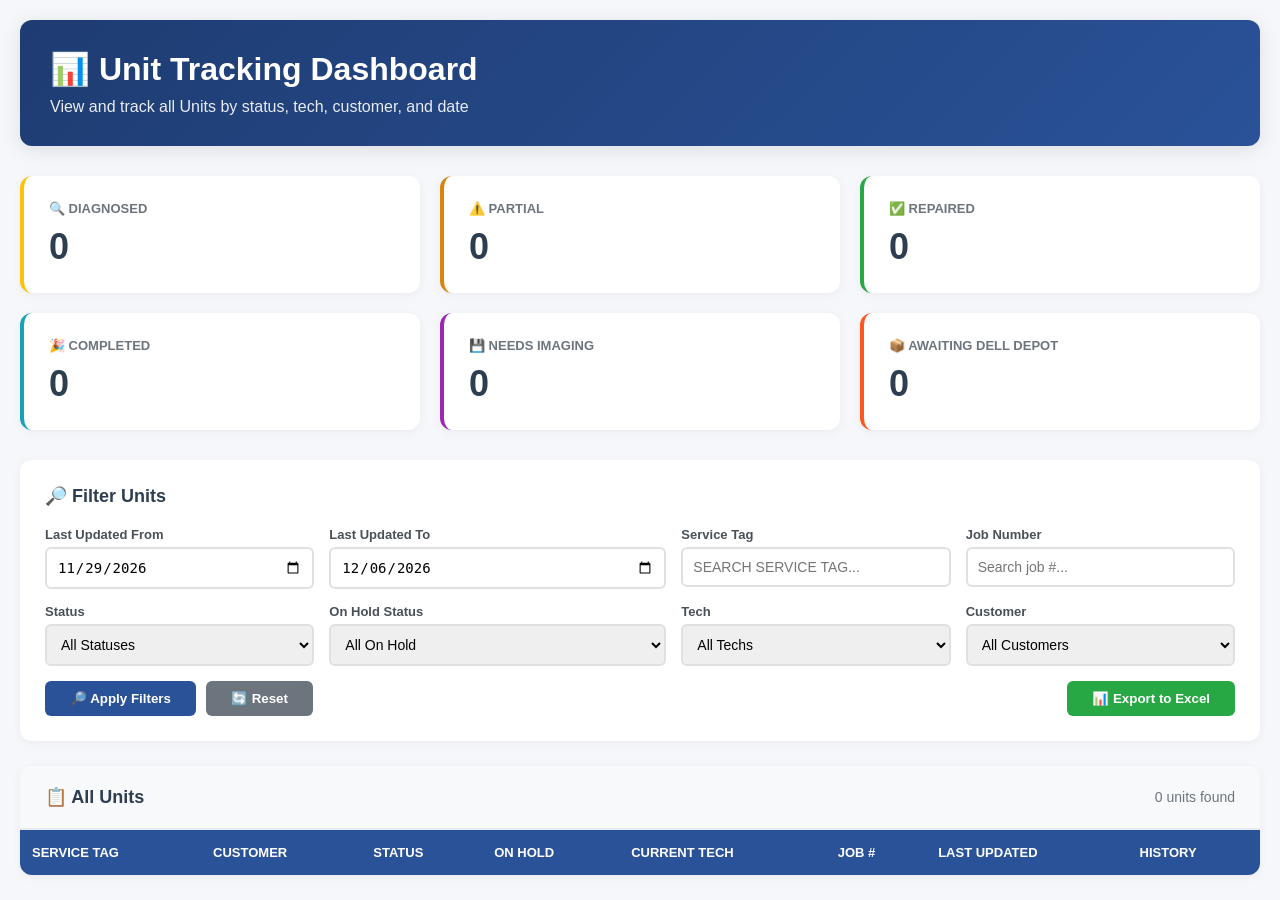
==== qa_dashboard.html @ f943d86c "Remove sort add search service tag" ====
<!DOCTYPE html>
<html lang="en">
<head>
    <meta charset="UTF-8">
    <meta name="viewport" content="width=device-width, initial-scale=1.0">
    <title>QA Dashboard - Unit Tracking</title>
    <style>
        * {
            margin: 0;
            padding: 0;
            box-sizing: border-box;
        }
        
        body {
            font-family: 'Segoe UI', Tahoma, Geneva, Verdana, sans-serif;
            background: #f5f7fa;
            padding: 20px;
        }
        
        .container {
            max-width: 1800px;
            margin: 0 auto;
        }
        
        .header {
            background: linear-gradient(135deg, #1e3c72 0%, #2a5298 100%);
            color: white;
            padding: 30px;
            border-radius: 12px;
            margin-bottom: 30px;
            box-shadow: 0 4px 20px rgba(0,0,0,0.1);
        }
        
        .header h1 {
            font-size: 32px;
            margin-bottom: 10px;
        }
        
        .header p {
            opacity: 0.9;
            font-size: 16px;
        }
        
        .stats-grid {
            display: grid;
            grid-template-columns: repeat(4, 1fr);
            gap: 20px;
            margin-bottom: 30px;
        }
        
        .stat-card {
            background: white;
            padding: 25px;
            border-radius: 12px;
            box-shadow: 0 2px 10px rgba(0,0,0,0.05);
            border-left: 4px solid #667eea;
        }
        
        .stat-card.diagnosed {
            border-left-color: #ffc107;
        }

        .stat-card.partial {
            border-left-color: #28a745;
        }

        .stat-card.repaired {
            border-left-color: #db840b;

        }
        
        .stat-card.completed {
            border-left-color: #17a2b8;
        }

        .stat-card.imaging {
            border-left-color: #9c27b0;
        }

        .stat-card.depot {
            border-left-color: #ff5722;
        }

        .stats-grid {
            display: grid;
            grid-template-columns: repeat(3, 1fr);
            gap: 20px;
            margin-bottom: 30px;
        }
        
        .stat-label {
            font-size: 13px;
            color: #6c757d;
            text-transform: uppercase;
            font-weight: 600;
            margin-bottom: 10px;
        }
        
        .stat-value {
            font-size: 36px;
            font-weight: 700;
            color: #2c3e50;
        }
        
        .filters-section {
            background: white;
            padding: 25px;
            border-radius: 12px;
            margin-bottom: 25px;
            box-shadow: 0 2px 10px rgba(0,0,0,0.05);
        }
        
        .filters-title {
            font-size: 18px;
            font-weight: 600;
            margin-bottom: 20px;
            color: #2c3e50;
        }
        
        .filters-grid {
            display: grid;
            grid-template-columns: repeat(4, 1fr);
            gap: 15px;
            margin-bottom: 15px;
        }
        
        .filter-group {
            display: flex;
            flex-direction: column;
        }
        
        .filter-group label {
            font-size: 13px;
            font-weight: 600;
            color: #495057;
            margin-bottom: 5px;
        }
        
        .filter-group input,
        .filter-group select {
            padding: 10px;
            border: 2px solid #e0e0e0;
            border-radius: 6px;
            font-size: 14px;
        }
        
        .filter-group input:focus,
        .filter-group select:focus {
            outline: none;
            border-color: #2a5298;
        }
        
        .filter-actions {
            display: flex;
            gap: 10px;
        }
        
        .btn-filter {
            padding: 10px 25px;
            background: #2a5298;
            color: white;
            border: none;
            border-radius: 6px;
            font-weight: 600;
            cursor: pointer;
            transition: all 0.2s;
        }
        
        .btn-filter:hover {
            background: #1e3c72;
        }
        
        .btn-reset {
            padding: 10px 25px;
            background: #6c757d;
            color: white;
            border: none;
            border-radius: 6px;
            font-weight: 600;
            cursor: pointer;
        }
        
        .btn-reset:hover {
            background: #5a6268;
        }
        
        .btn-export {
            padding: 10px 25px;
            background: #28a745;
            color: white;
            border: none;
            border-radius: 6px;
            font-weight: 600;
            cursor: pointer;
            margin-left: auto;
        }
        
        .btn-export:hover {
            background: #218838;
        }
        
        .data-table-section {
            background: white;
            border-radius: 12px;
            box-shadow: 0 2px 10px rgba(0,0,0,0.05);
            overflow: hidden;
        }
        
        .table-header {
            padding: 20px 25px;
            background: #f8f9fa;
            border-bottom: 2px solid #e9ecef;
            display: flex;
            justify-content: space-between;
            align-items: center;
        }
        
        .table-title {
            font-size: 18px;
            font-weight: 600;
            color: #2c3e50;
        }
        
        .table-count {
            color: #6c757d;
            font-size: 14px;
        }
        
        .table-container {
            overflow-x: auto;
        }
        
        .data-table {
            width: 100%;
            border-collapse: collapse;
        }
        
        .data-table thead {
            background: #2a5298;
            color: white;
        }
        
        .data-table th {
            padding: 15px 12px;
            text-align: left;
            font-size: 13px;
            font-weight: 600;
            text-transform: uppercase;
            white-space: nowrap;
        }
        
        .data-table td {
            padding: 12px;
            border-bottom: 1px solid #f1f3f5;
            color: #495057;
            font-size: 14px;
        }
        
        .data-table tbody tr:hover {
            background: #f8f9fa;
        }
        
        .data-table tbody tr:last-child td {
            border-bottom: none;
        }
        
        .status-badge {
            display: inline-block;
            padding: 4px 12px;
            border-radius: 12px;
            font-size: 12px;
            font-weight: 600;
        }
        
        .status-diagnosed {
            background: #fff3cd;
            color: #856404;
        }
        
        .status-repaired {
            background: #d4edda;
            color: #155724;
        }
        
        .status-partial {
            background: #ffe5d0;
            color: #8b4513;
        }
        
        .status-completed {
            background: #d1ecf1;
            color: #0c5460;
        }
        
        .status-ber {
            background: #f8d7da;
            color: #721c24;
        }
        
        .service-tag {
            font-family: 'Courier New', monospace;
            font-weight: 700;
            color: #2a5298;
        }
        
        .btn-view-history {
            padding: 6px 12px;
            background: #17a2b8;
            color: white;
            border: none;
            border-radius: 4px;
            font-size: 12px;
            cursor: pointer;
        }
        
        .btn-view-history:hover {
            background: #138496;
        }
        
        .empty-state {
            text-align: center;
            padding: 60px 20px;
            color: #6c757d;
        }
        
        .empty-state h3 {
            margin-bottom: 10px;
        }
        
        /* Modal for history */
        .modal {
            display: none;
            position: fixed;
            top: 0;
            left: 0;
            width: 100%;
            height: 100%;
            background: rgba(0,0,0,0.5);
            z-index: 1000;
            padding: 20px;
        }
        
        .modal.visible {
            display: flex;
            align-items: center;
            justify-content: center;
        }
        
        .modal-content {
            background: white;
            border-radius: 12px;
            max-width: 900px;
            width: 100%;
            max-height: 80vh;
            overflow-y: auto;
            box-shadow: 0 10px 40px rgba(0,0,0,0.3);
        }
        
        .modal-header {
            padding: 25px;
            background: #2a5298;
            color: white;
            border-radius: 12px 12px 0 0;
            display: flex;
            justify-content: space-between;
            align-items: center;
        }
        
        .modal-title {
            font-size: 22px;
            font-weight: 700;
        }
        
        .btn-close {
            background: rgba(255,255,255,0.2);
            border: none;
            color: white;
            font-size: 24px;
            cursor: pointer;
            padding: 5px 15px;
            border-radius: 6px;
        }
        
        .modal-body {
            padding: 25px;
        }
        
        .history-item {
            padding: 15px;
            background: #f8f9fa;
            border-left: 4px solid #dee2e6;
            margin-bottom: 15px;
            border-radius: 6px;
        }
        
        .history-date {
            font-weight: 700;
            color: #2a5298;
            margin-bottom: 8px;
        }
        
        .history-tech {
            display: inline-block;
            background: #e3f2fd;
            color: #1976d2;
            padding: 3px 10px;
            border-radius: 12px;
            font-size: 12px;
            font-weight: 600;
            margin-left: 10px;
        }
        
        .history-details {
            color: #495057;
            font-size: 14px;
            margin-top: 5px;
        }
    </style>
</head>
<body>
    <div class="container">
        <div class="header">
            <h1>📊 Unit Tracking Dashboard</h1>
            <p>View and track all Units by status, tech, customer, and date</p>
        </div>
        
        <!-- Stats Cards -->
    <div class="stats-grid">
        <div class="stat-card diagnosed">
            <div class="stat-label">🔍 Diagnosed</div>
            <div class="stat-value" id="statDiagnosed">0</div>
        </div>
        <div class="stat-card repaired">
            <div class="stat-label">⚠️ Partial</div>
            <div class="stat-value" id="statPartial">0</div>
        </div>
        <div class="stat-card partial">
            <div class="stat-label">✅ Repaired</div>
            <div class="stat-value" id="statRepaired">0</div>
        </div>
        <div class="stat-card completed">
            <div class="stat-label">🎉 Completed</div>
            <div class="stat-value" id="statCompleted">0</div>
        </div>
        <div class="stat-card imaging">
            <div class="stat-label">💾 Needs Imaging</div>
            <div class="stat-value" id="statNeedsImaging">0</div>
        </div>
        <div class="stat-card depot">
            <div class="stat-label">📦 Awaiting Dell Depot</div>
            <div class="stat-value" id="statDellDepot">0</div>
        </div>
    </div>
        
        <!-- Filters -->
   <div class="filters-section">
    <div class="filters-title">🔎 Filter Units</div>
    <div class="filters-grid" style="grid-template-columns: repeat(4, 1fr);">
        <div class="filter-group">
            <label>Last Updated From</label>
            <input type="date" id="filterUpdatedFrom">
        </div>
        <div class="filter-group">
            <label>Last Updated To</label>
            <input type="date" id="filterUpdatedTo">
        </div>
        <div class="filter-group">
            <label>Service Tag</label>
            <input type="text" id="filterServiceTag" placeholder="Search service tag..." style="text-transform: uppercase;">
        </div>
        <div class="filter-group">
            <label>Job Number</label>
            <input type="text" id="filterJobNumber" placeholder="Search job #...">
        </div>
        <div class="filter-group">
            <label>Status</label>
            <select id="filterStatus">
                <option value="">All Statuses</option>
                <option value="DIAGNOSED">DIAGNOSED</option>
                <option value="REPAIRED">REPAIRED</option>
                <option value="PARTIAL">PARTIAL</option>
                <option value="IMAGING COMPLETE">IMAGING COMPLETE</option>
                <option value="COMPLETED">COMPLETED</option>
            </select>
        </div>
        <div class="filter-group">
            <label>On Hold Status</label>
            <select id="filterOnHold">
                <option value="">All On Hold</option>
                <option value="AWAITING QA">AWAITING QA</option>
                <option value="AWAITING ADP REPAIRS">AWAITING ADP REPAIRS</option>
                <option value="AWAITING WORTH REPAIRS">AWAITING WORTH REPAIRS</option>
                <option value="AWAITING WARRANTY / NON-ADP REPAIRS">AWAITING WARRANTY / NON-ADP REPAIRS</option>
                <option value="AWAITING CHS REPAIRS">AWAITING CHS REPAIRS</option>
                <option value="BER">BER</option>
                <option value="BUG UNIT">BUG UNIT</option>
                <option value="AWAITING REIMAGING">AWAITING REIMAGING</option>
                <option value="AWAITING DELL DEPOT">AWAITING DELL DEPOT</option>
                <option value="AWAITING OOS PARTS">AWAITING OOS PARTS</option>
                <option value="DOA PART">DOA PART</option>
            </select>
        </div>
        <div class="filter-group">
            <label>Tech</label>
            <select id="filterTech">
                <option value="">All Techs</option>
                <option value="ANDRE">ANDRE</option>
                <option value="ANTHONY">ANTHONY</option>
                <option value="ASHE">ASHE</option>
                <option value="BRANDON">BRANDON</option>
                <option value="CHRISTIAN">CHRISTIAN</option>
                <option value="CODY">CODY</option>
                <option value="DARIUS">DARIUS</option>
                <option value="DEMETRIUS">DEMETRIUS</option>
                <option value="GEOFF">GEOFF</option>
                <option value="JESS">JESS</option>
                <option value="JOSH">JOSH</option>
                <option value="KYLE">KYLE</option>
                <option value="TRISTIN">TRISTIN</option>
                <option value="TRINITY">TRINITY</option>
                <option value="TURNER">TURNER</option>
                <option value="TYREK">TYREK</option>
                <option value="ZAC">ZAC</option>
            </select>
        </div>
        <div class="filter-group">
            <label>Customer</label>
            <select id="filterCustomer">
                <option value="">All Customers</option>
                <option value="RICHLAND 1">RICHLAND 1</option>
                <option value="ANDERSON 5">ANDERSON 5</option>
                <option value="UNION">UNION</option>
                <option value="FT. MILL">FT. MILL</option>
                <option value="IREDELL">IREDELL</option>
            </select>
        </div>
    </div>
    <div class="filter-actions">
        <button class="btn-filter" onclick="applyFilters()">🔎 Apply Filters</button>
        <button class="btn-reset" onclick="resetFilters()">🔄 Reset</button>
        <button class="btn-export" onclick="exportToExcel()">📊 Export to Excel</button>
    </div>
</div>
</div>
        
        <!-- Data Table -->
        <div class="data-table-section">
            <div class="table-header">
                <div class="table-title">📋 All Units</div>
                <div class="table-count"><span id="tableCount">0</span> units found</div>
            </div>
            <div class="table-container">
                <table class="data-table">
                    <thead>
                        <tr>
                            <th>Service Tag</th>
                            <th>Customer</th>
                            <th>Status</th>
                            <th>On Hold</th>
                            <th>Current Tech</th>
                            <th>Job #</th>
                            <th>Last Updated</th>
                            <th>History</th>
                        </tr>
                    </thead>
                    <tbody id="dataTableBody">
                        <!-- Data will be inserted here -->
                    </tbody>
                </table>
                <div class="empty-state" id="emptyState" style="display: none;">
                    <h3>No Units Found</h3>
                    <p>Try adjusting your filters or check back later</p>
                </div>
            </div>
        </div>
    </div>
    
    <!-- History Modal -->
    <div class="modal" id="historyModal">
        <div class="modal-content">
            <div class="modal-header">
                <div class="modal-title" id="modalTitle">Unit History</div>
                <button class="btn-close" onclick="closeModal()">×</button>
            </div>
            <div class="modal-body" id="modalBody">
                <!-- History will be inserted here -->
            </div>
        </div>
    </div>
    
    <script>
        // Set default date filters (last 7 days for updated_at)
        const today = new Date();
        const weekAgo = new Date();
        weekAgo.setDate(weekAgo.getDate() - 7);

        document.getElementById('filterUpdatedFrom').value = weekAgo.toISOString().split('T')[0];
        document.getElementById('filterUpdatedTo').value = today.toISOString().split('T')[0];
        // Auto-uppercase service tag input
        document.getElementById('filterServiceTag').addEventListener('input', function() {
        this.value = this.value.toUpperCase();
        });
        // Leave created date filters empty by default
        // Load data on page load
        loadData();
        
       function loadData() {
    // Build query parameters
    const params = new URLSearchParams({
        updatedFrom: document.getElementById('filterUpdatedFrom').value,
        updatedTo: document.getElementById('filterUpdatedTo').value,
        serviceTag: document.getElementById('filterServiceTag').value,
        jobNumber: document.getElementById('filterJobNumber').value,
        status: document.getElementById('filterStatus').value,
        onHold: document.getElementById('filterOnHold').value,
        tech: document.getElementById('filterTech').value,
        customer: document.getElementById('filterCustomer').value
    });
    
    // Fetch data from backend
    fetch(`qa_get_units.php?${params}`)
        .then(response => response.json())
        .then(data => {
            if (data.success) {
                updateStats(data.stats);
                displayUnits(data.units);
            } else {
                console.error('Error loading data:', data.message);
                showEmptyState();
            }
        })
        .catch(error => {
            console.error('Fetch error:', error);
            alert('Error loading data. Make sure backend is running.');
        });
}
        function updateStats(stats) {
            document.getElementById('statDiagnosed').textContent = stats.diagnosed || 0;
            document.getElementById('statRepaired').textContent = stats.repaired || 0;
            document.getElementById('statPartial').textContent = stats.partial || 0;
            document.getElementById('statCompleted').textContent = stats.completed || 0;
            document.getElementById('statNeedsImaging').textContent = stats.needs_imaging || 0;
            document.getElementById('statDellDepot').textContent = stats.dell_depot || 0;
        }
        
        function displayUnits(units) {
            const tbody = document.getElementById('dataTableBody');
            const emptyState = document.getElementById('emptyState');
            const tableCount = document.getElementById('tableCount');
            
            if (!units || units.length === 0) {
                showEmptyState();
                return;
            }
            
            tbody.innerHTML = '';
            emptyState.style.display = 'none';
            tableCount.textContent = units.length;
            
            units.forEach(unit => {
                const row = document.createElement('tr');
                row.innerHTML = `
                    <td><span class="service-tag">${unit.service_tag}</span></td>
                    <td>${unit.customer || '–'}</td>
                    <td><span class="status-badge status-${unit.current_status.toLowerCase()}">${unit.current_status}</span></td>
                    <td>${unit.current_on_hold_status || '–'}</td>
                    <td>${unit.current_tech || '–'}</td>
                    <td>${unit.job_number || '–'}</td>
                    <td>${formatDate(unit.last_updated)}</td>
                    <td><button class="btn-view-history" onclick="viewHistory('${unit.service_tag}')">📋 History</button></td>
                `;
                tbody.appendChild(row);
            });
        }
        
        function showEmptyState() {
            document.getElementById('dataTableBody').innerHTML = '';
            document.getElementById('emptyState').style.display = 'block';
            document.getElementById('tableCount').textContent = '0';
        }
        
        function formatDate(dateString) {
            const date = new Date(dateString);
            return date.toLocaleDateString('en-US', { month: 'short', day: 'numeric', year: 'numeric' });
        }
        
        function applyFilters() {
            loadData();
        }
        
        function resetFilters() {
            document.getElementById('filterUpdatedFrom').value = weekAgo.toISOString().split('T')[0];
            document.getElementById('filterUpdatedTo').value = today.toISOString().split('T')[0];
            document.getElementById('filterServiceTag').value = '';
            document.getElementById('filterJobNumber').value = '';
            document.getElementById('filterStatus').value = '';
            document.getElementById('filterOnHold').value = '';
            document.getElementById('filterTech').value = '';
            document.getElementById('filterCustomer').value = '';
            loadData();
    }
        
        function viewHistory(serviceTag) {
            // Fetch history for this unit
            fetch(`qa_get_history.php?service_tag=${serviceTag}`)
                .then(response => response.json())
                .then(data => {
                    if (data.success) {
                        showHistoryModal(serviceTag, data.history);
                    } else {
                        alert('Error loading history: ' + data.message);
                    }
                })
                .catch(error => {
                    console.error('Fetch error:', error);
                    alert('Error loading history');
                });
        }
        
        function showHistoryModal(serviceTag, history) {
            const modal = document.getElementById('historyModal');
            const modalTitle = document.getElementById('modalTitle');
            const modalBody = document.getElementById('modalBody');
            
            modalTitle.textContent = `History: ${serviceTag}`;
            
            if (!history || history.length === 0) {
                modalBody.innerHTML = '<p>No history available for this unit.</p>';
            } else {
                let html = '';
                history.forEach(item => {
                    html += `
                        <div class="history-item">
                            <div class="history-date">
                                ${formatDate(item.work_date)}
                                <span class="history-tech">${item.technician_name}</span>
                            </div>
                            <div class="history-details">
                                <strong>${item.status_before || 'NEW'} → ${item.status_after}</strong>
                                ${item.on_hold_status ? `<br>On Hold: ${item.on_hold_status}` : ''}
                                ${item.notes ? `<br>Notes: ${item.notes}` : ''}
                            </div>
                        </div>
                    `;
                });
                modalBody.innerHTML = html;
            }
            
            modal.classList.add('visible');
        }
        
        function closeModal() {
            document.getElementById('historyModal').classList.remove('visible');
        }
        
        function exportToExcel() {
    // Get current filter values
    const updatedFrom = document.getElementById('filterUpdatedFrom').value;
    const updatedTo = document.getElementById('filterUpdatedTo').value;
    const serviceTag = document.getElementById('filterServiceTag').value;
    const jobNumber = document.getElementById('filterJobNumber').value;
    const status = document.getElementById('filterStatus').value;
    const onHold = document.getElementById('filterOnHold').value;
    const tech = document.getElementById('filterTech').value;
    const customer = document.getElementById('filterCustomer').value;
    
    // Build query string with filters
    const params = new URLSearchParams({
        updatedFrom: updatedFrom,
        updatedTo: updatedTo,
        serviceTag: serviceTag,
        jobNumber: jobNumber,
        status: status,
        onHold: onHold,
        tech: tech,
        customer: customer
    });
    
    // Trigger download
    window.location.href = `export_excel.php?${params}`;
}
        
        // Close modal on outside click
        document.getElementById('historyModal').addEventListener('click', function(e) {
            if (e.target === this) {
                closeModal();
            }
        });
    </script>
</body>
</html>
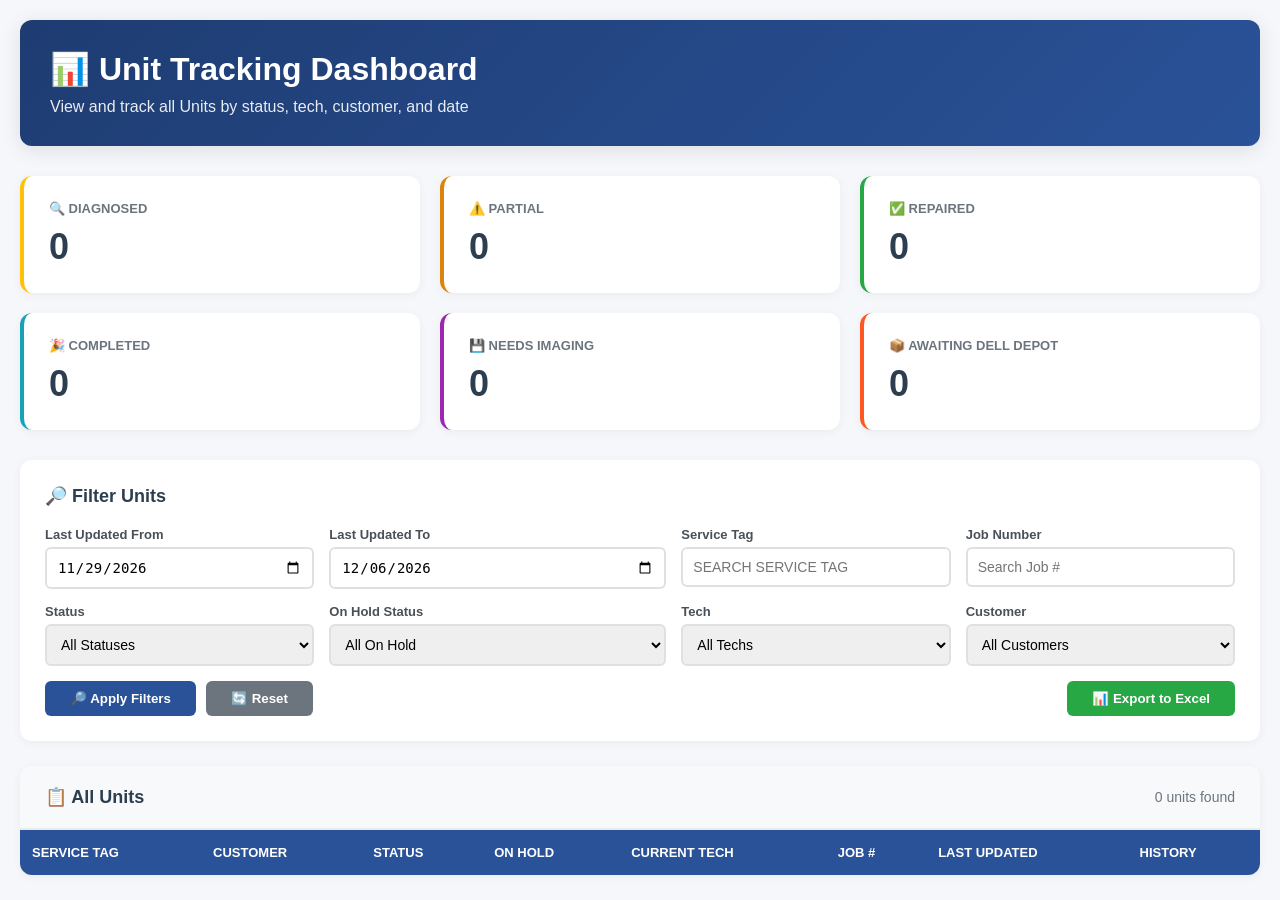
==== commit d637b8c0: "Update qa_dashboard.html" ====
--- a/qa_dashboard.html
+++ b/qa_dashboard.html
@@ -466,11 +466,11 @@
         </div>
         <div class="filter-group">
             <label>Service Tag</label>
-            <input type="text" id="filterServiceTag" placeholder="Search service tag..." style="text-transform: uppercase;">
+            <input type="text" id="filterServiceTag" placeholder="Search Service Tag" style="text-transform: uppercase;">
         </div>
         <div class="filter-group">
             <label>Job Number</label>
-            <input type="text" id="filterJobNumber" placeholder="Search job #...">
+            <input type="text" id="filterJobNumber" placeholder="Search Job #">
         </div>
         <div class="filter-group">
             <label>Status</label>
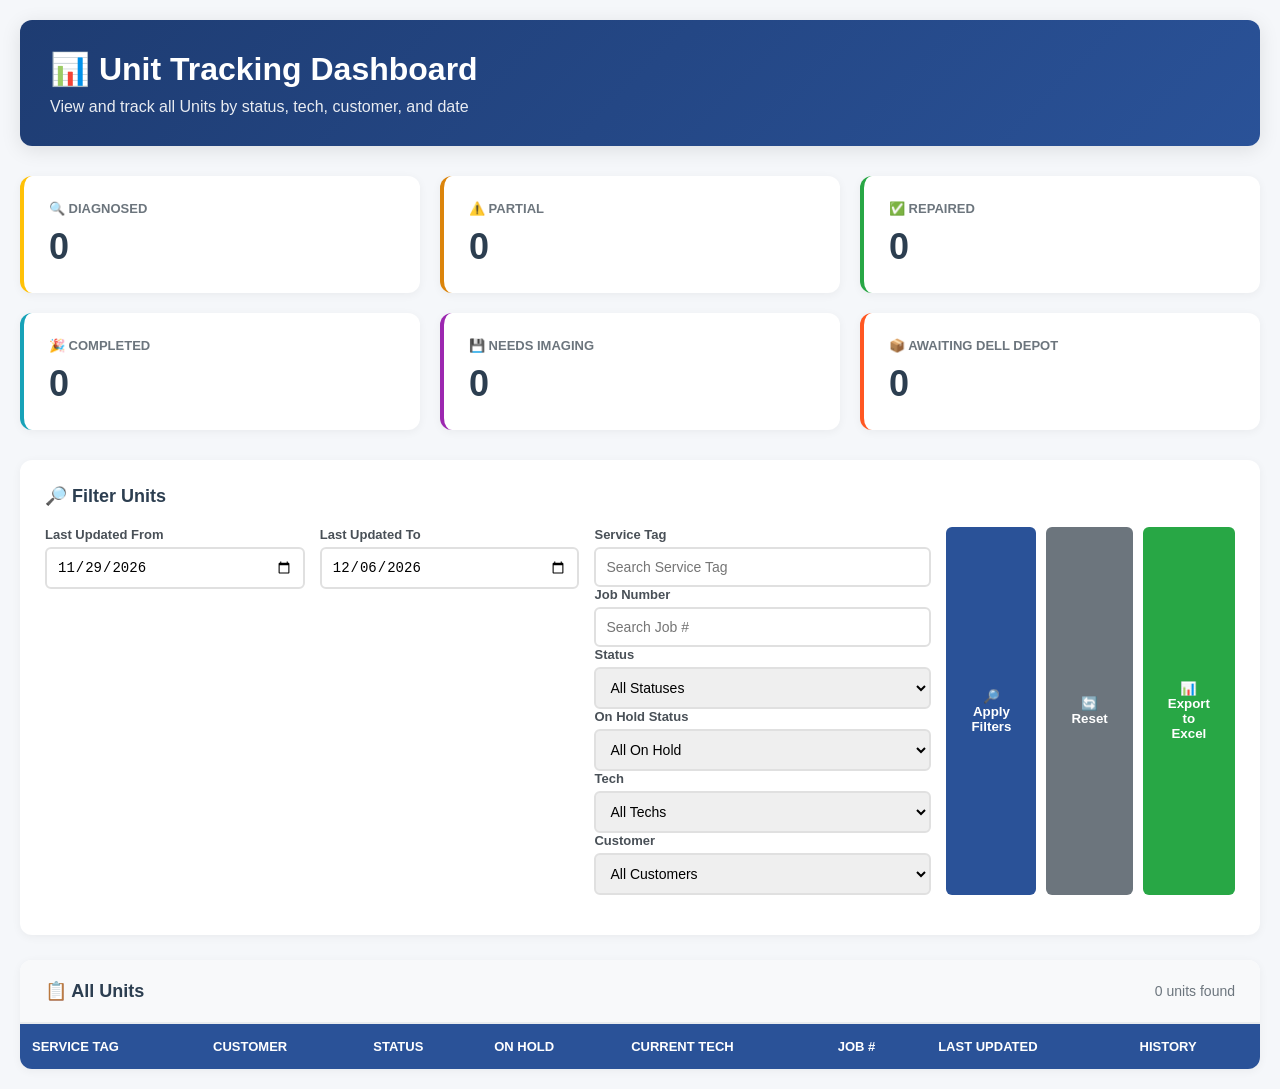
==== commit d7144b0d: "Update qa_dashboard.html" ====
--- a/qa_dashboard.html
+++ b/qa_dashboard.html
@@ -466,7 +466,7 @@
         </div>
         <div class="filter-group">
             <label>Service Tag</label>
-            <input type="text" id="filterServiceTag" placeholder="Search Service Tag" style="text-transform: uppercase;">
+            <input type="text" id="filterServiceTag" placeholder="Search Service Tag"
         </div>
         <div class="filter-group">
             <label>Job Number</label>
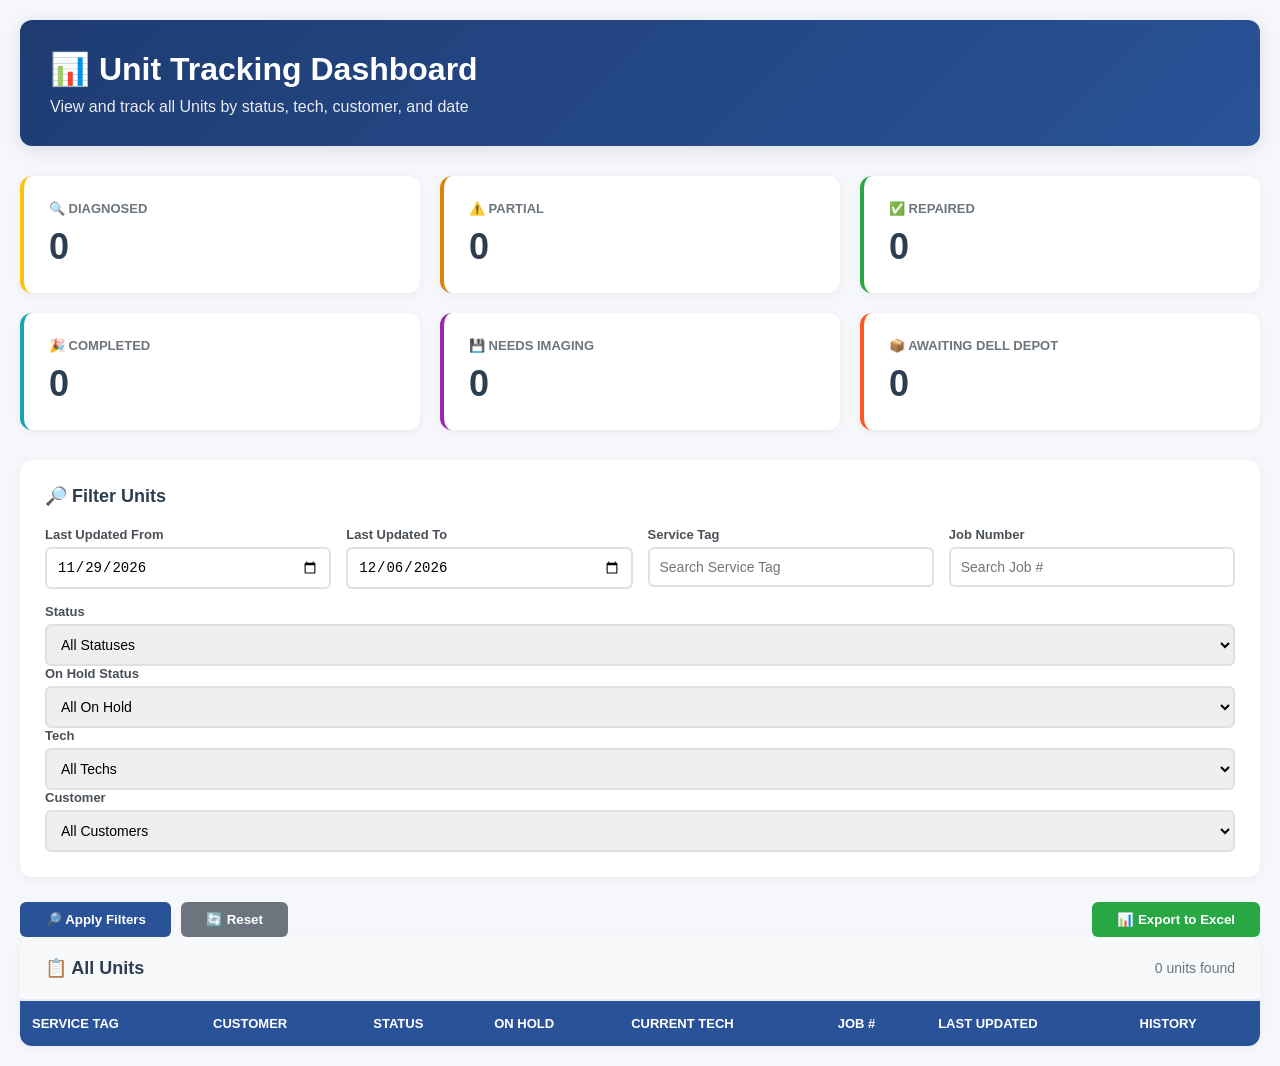
==== commit 6a87cf9d: "Update qa_dashboard.html" ====
--- a/qa_dashboard.html
+++ b/qa_dashboard.html
@@ -464,13 +464,14 @@
             <label>Last Updated To</label>
             <input type="date" id="filterUpdatedTo">
         </div>
-        <div class="filter-group">
+       <div class="filter-group">
             <label>Service Tag</label>
-            <input type="text" id="filterServiceTag" placeholder="Search Service Tag"
+            <input type="text" id="filterServiceTag" placeholder="Search Service Tag">
         </div>
         <div class="filter-group">
             <label>Job Number</label>
             <input type="text" id="filterJobNumber" placeholder="Search Job #">
+        </div>
         </div>
         <div class="filter-group">
             <label>Status</label>
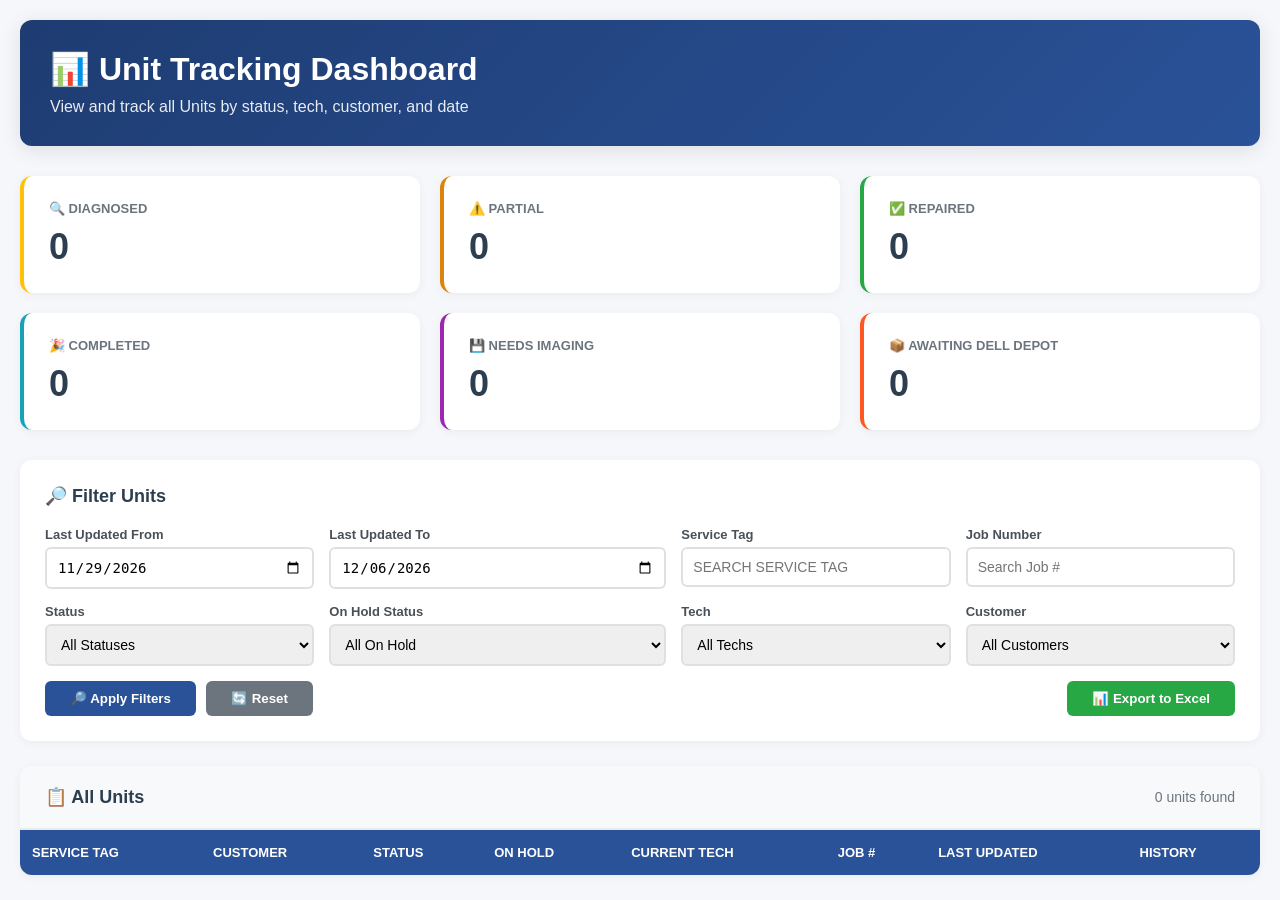
==== commit 5e2f64d7: "Rollback" ====
--- a/qa_dashboard.html
+++ b/qa_dashboard.html
@@ -464,14 +464,13 @@
             <label>Last Updated To</label>
             <input type="date" id="filterUpdatedTo">
         </div>
-       <div class="filter-group">
+        <div class="filter-group">
             <label>Service Tag</label>
-            <input type="text" id="filterServiceTag" placeholder="Search Service Tag">
+            <input type="text" id="filterServiceTag" placeholder="Search Service Tag" style="text-transform: uppercase;">
         </div>
         <div class="filter-group">
             <label>Job Number</label>
             <input type="text" id="filterJobNumber" placeholder="Search Job #">
-        </div>
         </div>
         <div class="filter-group">
             <label>Status</label>
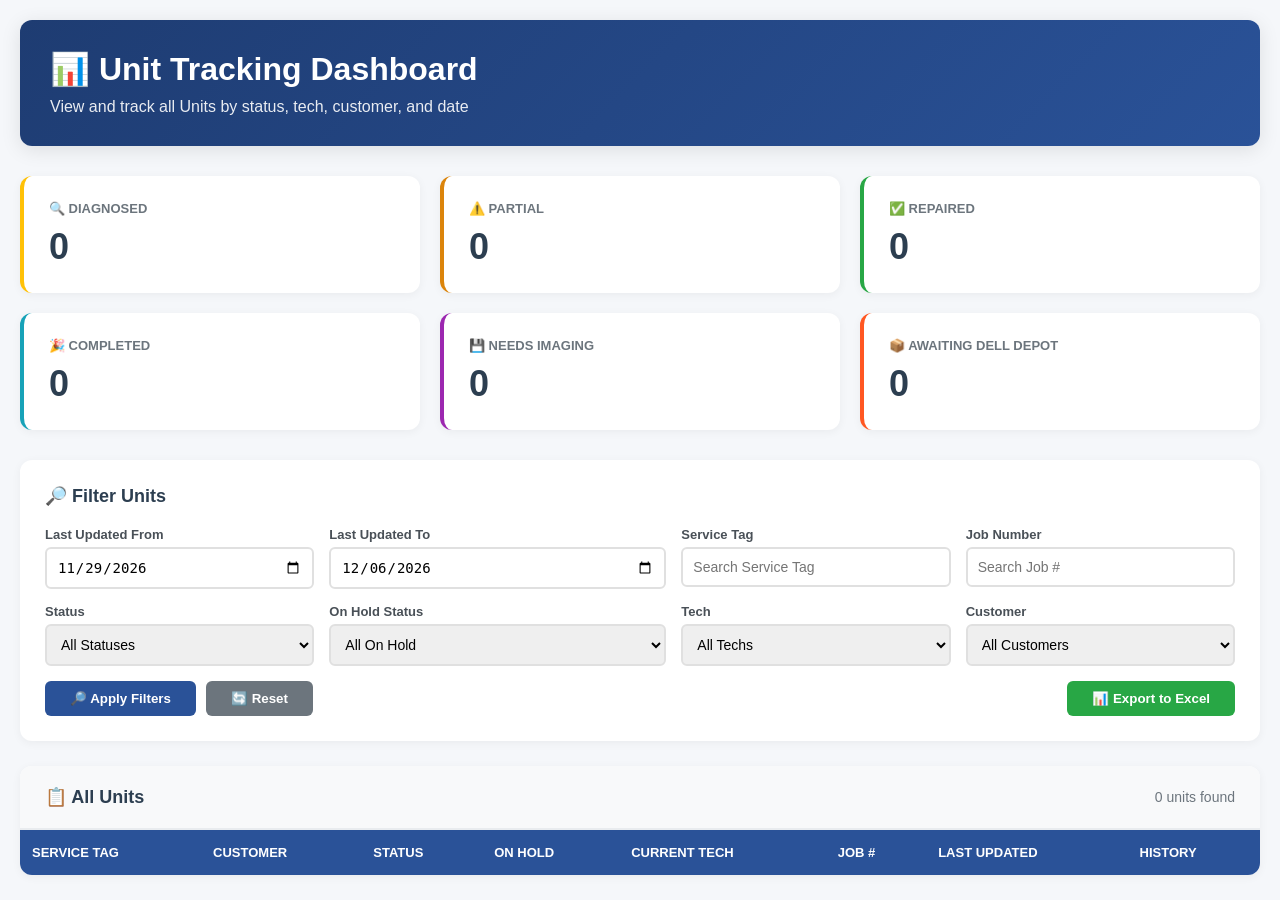
==== commit 0e4de089: "styling" ====
--- a/qa_dashboard.html
+++ b/qa_dashboard.html
@@ -142,6 +142,14 @@
             border: 2px solid #e0e0e0;
             border-radius: 6px;
             font-size: 14px;
+        }
+        
+        .filter-group input {
+            text-transform: uppercase;
+        }
+        
+        .filter-group input::placeholder {
+            text-transform: none;
         }
         
         .filter-group input:focus,
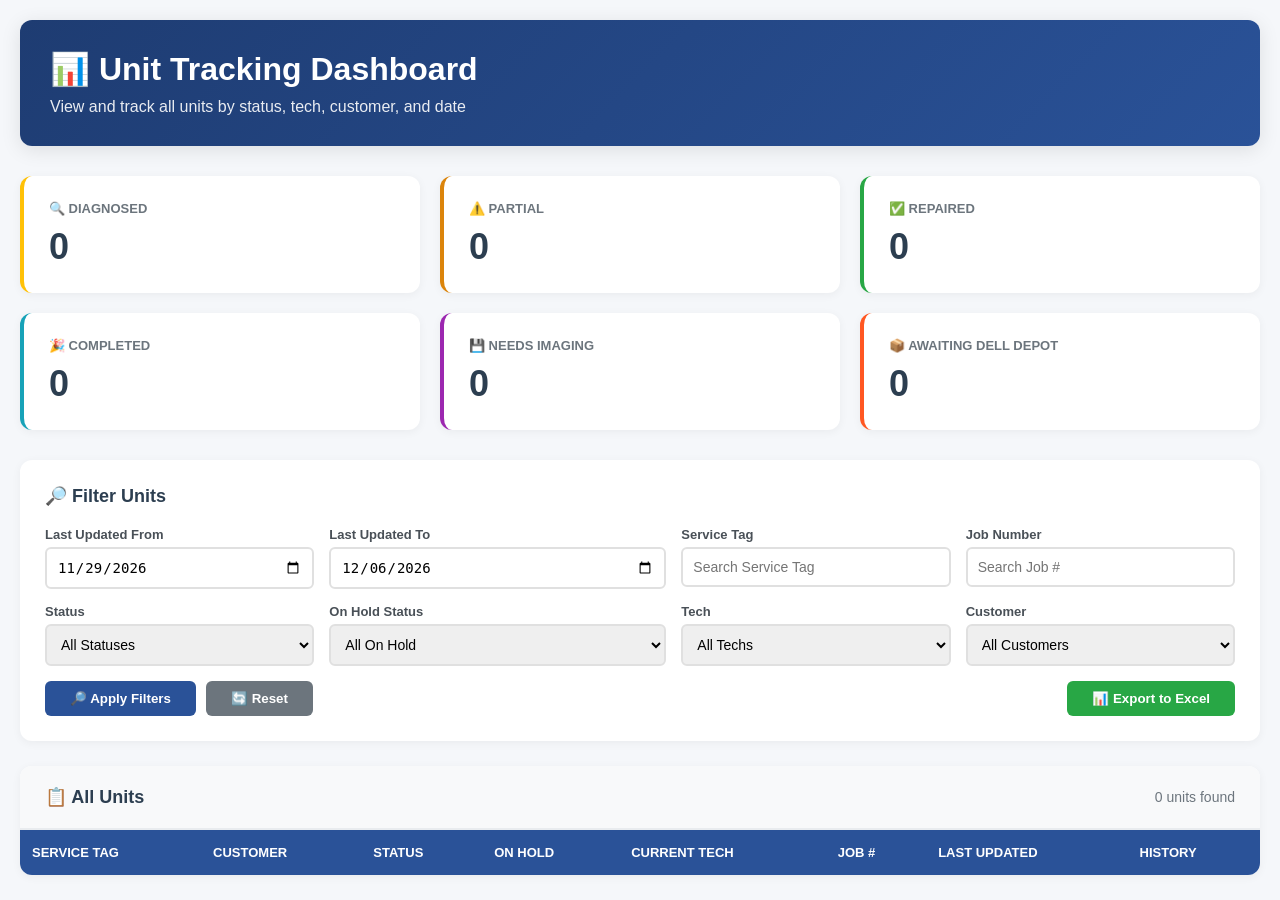
==== commit e8d7bd0a: "Update qa_dashboard.html" ====
--- a/qa_dashboard.html
+++ b/qa_dashboard.html
@@ -429,7 +429,7 @@
     <div class="container">
         <div class="header">
             <h1>📊 Unit Tracking Dashboard</h1>
-            <p>View and track all Units by status, tech, customer, and date</p>
+            <p>View and track all units by status, tech, customer, and date</p>
         </div>
         
         <!-- Stats Cards -->
